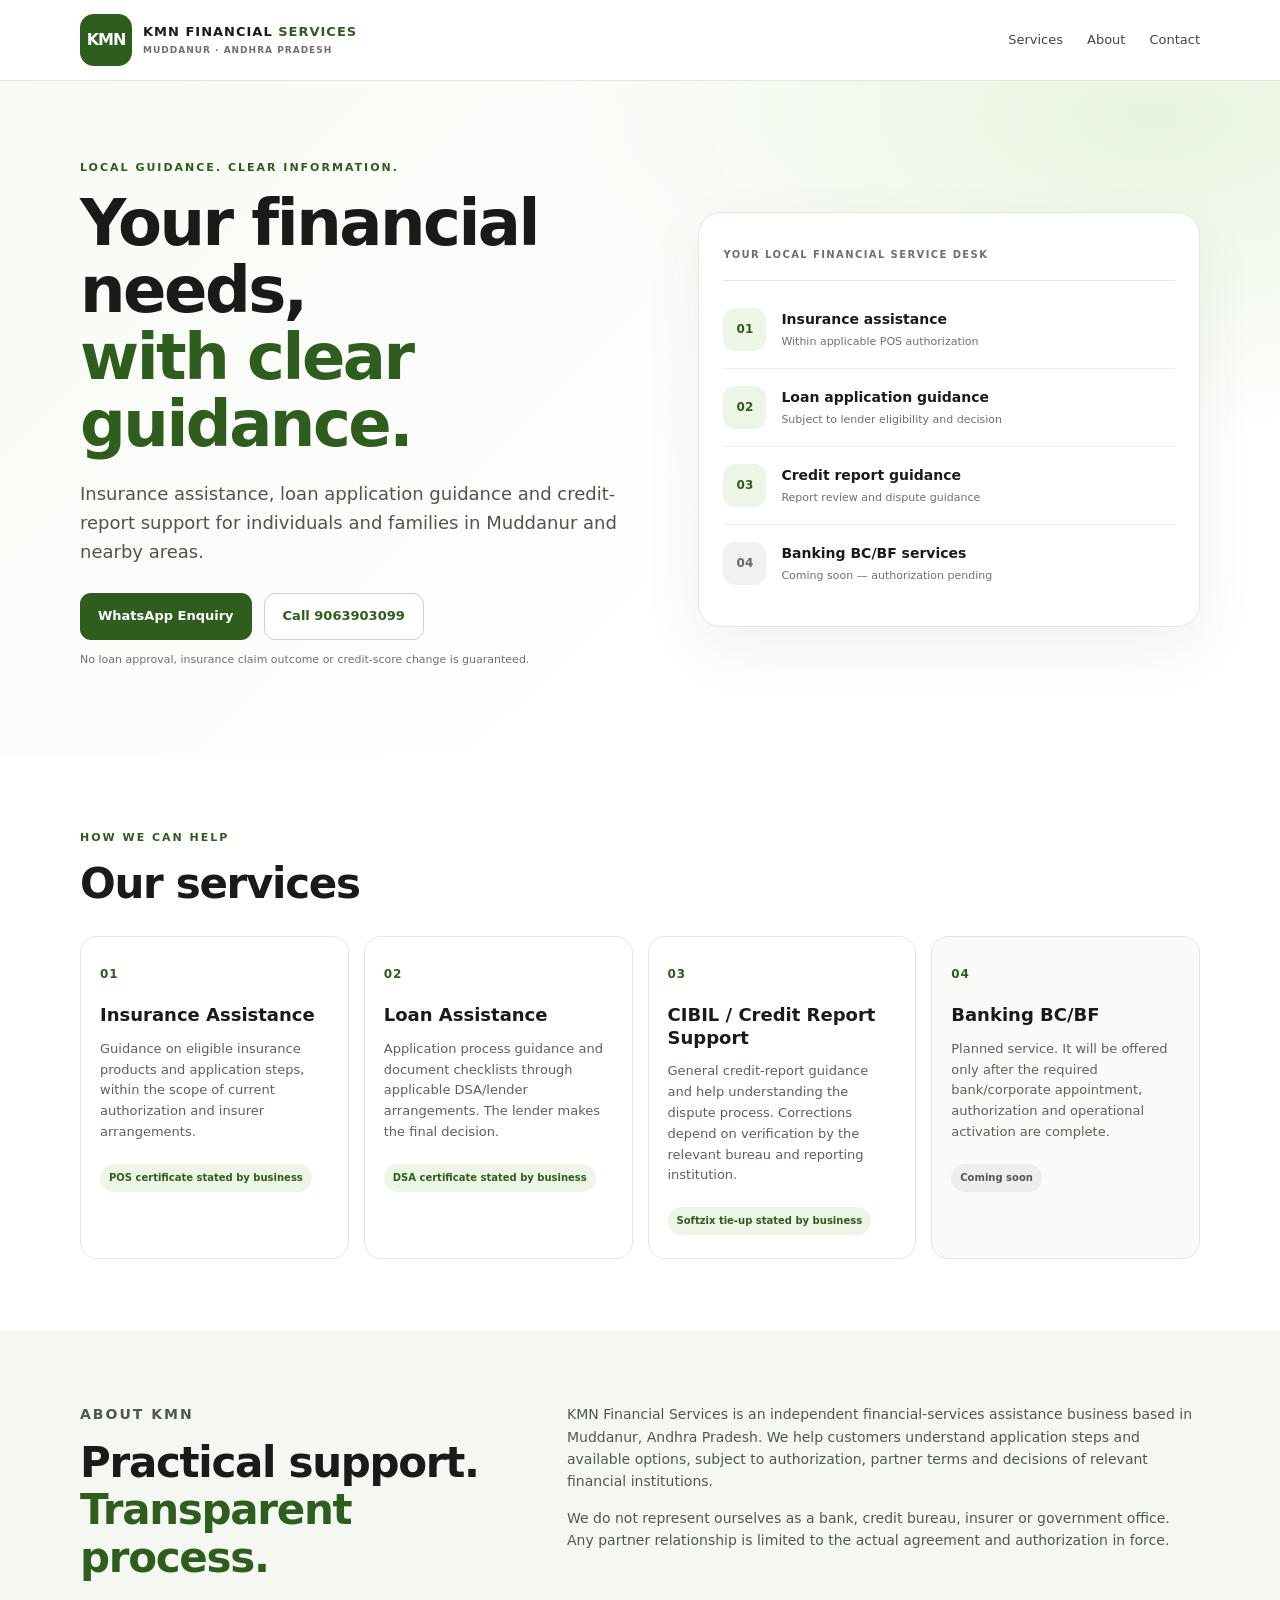
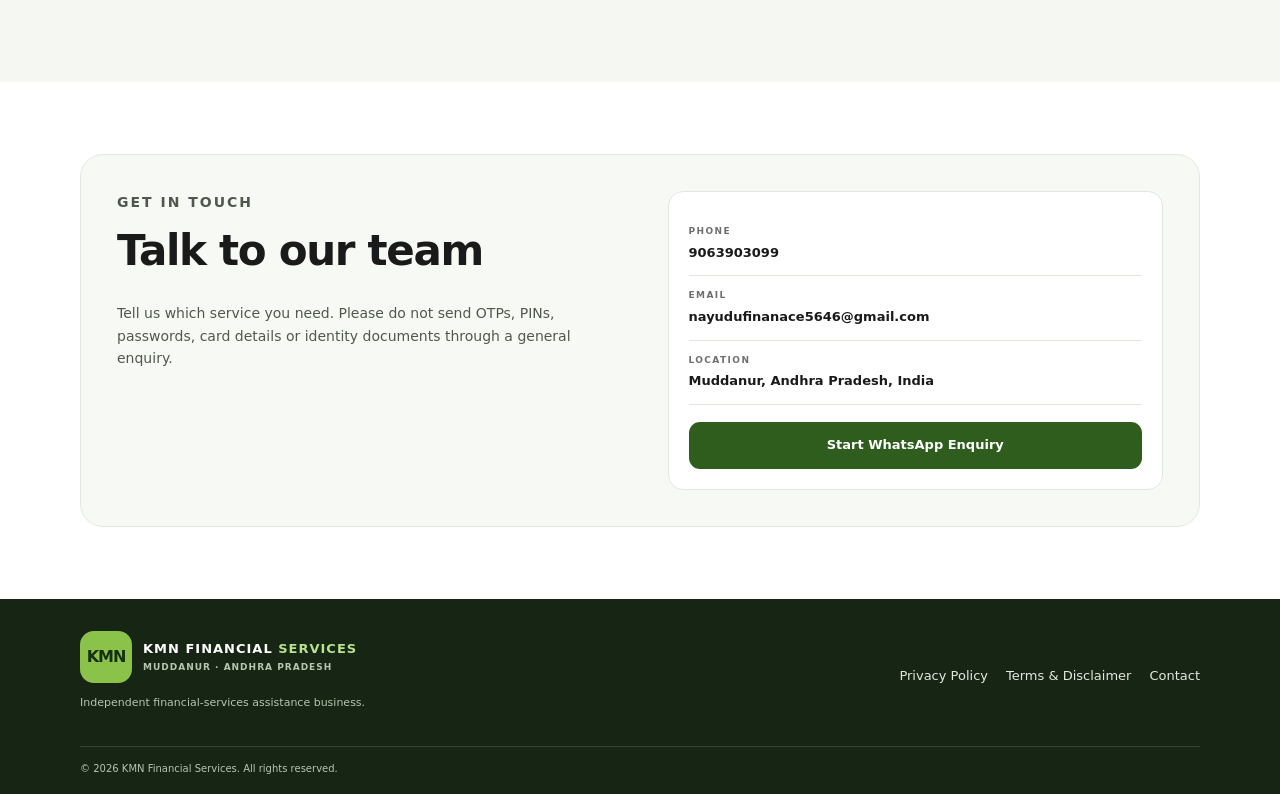
==== index.html @ a6798f56 "Add files via upload" ====
<!doctype html>
<html lang="en">
<head>
<meta charset="utf-8"><meta name="viewport" content="width=device-width,initial-scale=1"><meta name="theme-color" content="#2f5d1e">
<meta name="description" content="KMN Financial Services in Muddanur, Andhra Pradesh. Insurance, loan application assistance and credit report guidance.">
<title>KMN Financial Services | Muddanur</title><link rel="stylesheet" href="styles.css">
</head><body>
<a class="skip" href="#main">Skip to content</a>
<header class="header"><div class="container nav"><a class="brand" href="index.html"><span class="mark">KMN</span><span class="brand-name">KMN FINANCIAL <b>SERVICES</b><small>MUDDANUR · ANDHRA PRADESH</small></span></a><nav><a href="#services">Services</a><a href="#about">About</a><a href="#contact">Contact</a></nav></div></header>
<main id="main">
<section class="hero"><div class="container hero-grid"><div><p class="eyebrow">LOCAL GUIDANCE. CLEAR INFORMATION.</p><h1>Your financial needs,<br><span>with clear guidance.</span></h1><p class="lead">Insurance assistance, loan application guidance and credit-report support for individuals and families in Muddanur and nearby areas.</p><div class="actions"><a class="btn primary" href="https://wa.me/919063903099?text=Hello%20KMN%20Financial%20Services%2C%20I%20would%20like%20to%20make%20an%20enquiry." target="_blank" rel="noopener noreferrer">WhatsApp Enquiry</a><a class="btn outline" href="tel:+919063903099">Call 9063903099</a></div><p class="small">No loan approval, insurance claim outcome or credit-score change is guaranteed.</p></div>
<div class="feature-panel"><p class="panel-label">YOUR LOCAL FINANCIAL SERVICE DESK</p><div class="feature"><span>01</span><div><b>Insurance assistance</b><small>Within applicable POS authorization</small></div></div><div class="feature"><span>02</span><div><b>Loan application guidance</b><small>Subject to lender eligibility and decision</small></div></div><div class="feature"><span>03</span><div><b>Credit report guidance</b><small>Report review and dispute guidance</small></div></div><div class="feature muted"><span>04</span><div><b>Banking BC/BF services</b><small>Coming soon — authorization pending</small></div></div></div></div></section>
<section id="services" class="section"><div class="container"><p class="eyebrow">HOW WE CAN HELP</p><h2>Our services</h2><div class="cards">
<article class="card"><span class="num">01</span><h3>Insurance Assistance</h3><p>Guidance on eligible insurance products and application steps, within the scope of current authorization and insurer arrangements.</p><span class="tag">POS certificate stated by business</span></article>
<article class="card"><span class="num">02</span><h3>Loan Assistance</h3><p>Application process guidance and document checklists through applicable DSA/lender arrangements. The lender makes the final decision.</p><span class="tag">DSA certificate stated by business</span></article>
<article class="card"><span class="num">03</span><h3>CIBIL / Credit Report Support</h3><p>General credit-report guidance and help understanding the dispute process. Corrections depend on verification by the relevant bureau and reporting institution.</p><span class="tag">Softzix tie-up stated by business</span></article>
<article class="card subdued"><span class="num">04</span><h3>Banking BC/BF</h3><p>Planned service. It will be offered only after the required bank/corporate appointment, authorization and operational activation are complete.</p><span class="tag soon">Coming soon</span></article>
</div></div></section>
<section id="about" class="section soft"><div class="container about"><div><p class="eyebrow">ABOUT KMN</p><h2>Practical support.<br><span>Transparent process.</span></h2></div><div><p>KMN Financial Services is an independent financial-services assistance business based in Muddanur, Andhra Pradesh. We help customers understand application steps and available options, subject to authorization, partner terms and decisions of relevant financial institutions.</p><p>We do not represent ourselves as a bank, credit bureau, insurer or government office. Any partner relationship is limited to the actual agreement and authorization in force.</p></div></div></section>
<section id="contact" class="section"><div class="container contact"><div><p class="eyebrow">GET IN TOUCH</p><h2>Talk to our team</h2><p>Tell us which service you need. Please do not send OTPs, PINs, passwords, card details or identity documents through a general enquiry.</p></div><div class="contact-box"><a class="contact-row" href="tel:+919063903099"><small>PHONE</small><b>9063903099</b></a><a class="contact-row" href="mailto:nayudufinanace5646@gmail.com"><small>EMAIL</small><b>nayudufinanace5646@gmail.com</b></a><div class="contact-row"><small>LOCATION</small><b>Muddanur, Andhra Pradesh, India</b></div><a class="btn primary full" href="https://wa.me/919063903099?text=Hello%20KMN%20Financial%20Services%2C%20I%20would%20like%20to%20make%20an%20enquiry." target="_blank" rel="noopener noreferrer">Start WhatsApp Enquiry</a></div></div></section>
</main>
<footer class="footer"><div class="container footer-top"><div><a class="brand footer-brand" href="index.html"><span class="mark">KMN</span><span class="brand-name">KMN FINANCIAL <b>SERVICES</b><small>MUDDANUR · ANDHRA PRADESH</small></span></a><p class="small">Independent financial-services assistance business.</p></div><div class="footer-links"><a href="privacy.html">Privacy Policy</a><a href="terms.html">Terms &amp; Disclaimer</a><a href="mailto:nayudufinanace5646@gmail.com">Contact</a></div></div><div class="container copyright">© <span id="year">2026</span> KMN Financial Services. All rights reserved.</div></footer>
<script src="script.js"></script></body></html>
---- styles.css ----
:root{--green:#2f5d1e;--lime:#8bc34a;--ink:#1a1a1a;--muted:#6f6f6f;--line:#e3e8df;--soft:#f5f8f2}*{box-sizing:border-box}html{scroll-behavior:smooth}body{margin:0;font-family:Inter,ui-sans-serif,system-ui,-apple-system,BlinkMacSystemFont,"Segoe UI",sans-serif;color:var(--ink);line-height:1.6}a{color:inherit}.container{width:min(1120px,calc(100% - 40px));margin:auto}.skip{position:absolute;left:-999px;top:8px}.skip:focus{left:8px;background:#fff;padding:10px;z-index:50}.header{position:sticky;top:0;background:rgba(255,255,255,.97);border-bottom:1px solid var(--line);z-index:5}.nav{min-height:80px;display:flex;justify-content:space-between;align-items:center;gap:20px}.brand{display:flex;align-items:center;gap:11px;text-decoration:none}.mark{display:grid;place-items:center;width:52px;height:52px;background:var(--green);color:#fff;border-radius:14px;font-weight:900;letter-spacing:-1px}.brand-name{font-size:13px;line-height:1.2;letter-spacing:1px;font-weight:800}.brand-name b{color:var(--green)}.brand-name small{display:block;margin-top:6px;font-size:9px;letter-spacing:1px;color:var(--muted)}nav{display:flex;gap:24px}nav a,.footer-links a{font-size:13px;text-decoration:none;color:#41483e}nav a:hover,.footer-links a:hover{color:var(--green)}.hero{padding:78px 0;background:radial-gradient(ellipse at 90% 5%,#e8f4df,transparent 36%),linear-gradient(135deg,#f7faf4,#fff 65%)}.hero-grid{display:grid;grid-template-columns:1.05fr .95fr;gap:64px;align-items:center}.eyebrow{font-size:11px;font-weight:850;letter-spacing:2px;color:var(--green);margin:0 0 13px}.hero h1{font-size:clamp(38px,5.5vw,64px);line-height:1.05;letter-spacing:-2.5px;margin:0 0 22px}.hero h1 span,h2 span{color:var(--green)}.lead{max-width:560px;font-size:18px;color:#4e554b}.actions{display:flex;gap:12px;flex-wrap:wrap;margin:26px 0 10px}.btn{display:inline-flex;align-items:center;justify-content:center;min-height:47px;padding:12px 18px;border-radius:11px;text-decoration:none;font-size:13px;font-weight:800}.primary{background:var(--green);color:#fff}.primary:hover{background:#234817}.outline{border:1px solid #c9d6c0;background:#fff;color:var(--green)}.small{font-size:11px;color:var(--muted)}.feature-panel{background:#fff;border:1px solid var(--line);border-radius:23px;padding:24px;box-shadow:0 22px 60px #25461a12}.panel-label{font-size:10px;letter-spacing:1.4px;font-weight:850;color:var(--muted);padding-bottom:17px;border-bottom:1px solid var(--line)}.feature{display:flex;align-items:center;gap:15px;padding:17px 0;border-bottom:1px solid #edf0ea}.feature:last-child{border:0}.feature>span{display:grid;place-items:center;flex:0 0 43px;height:43px;background:#edf5e7;color:var(--green);border-radius:12px;font-size:12px;font-weight:900}.feature b,.feature small{display:block}.feature b{font-size:14px}.feature small{font-size:11px;color:var(--muted);margin-top:3px}.feature.muted>span{background:#f1f1f1;color:#666}.section{padding:72px 0}.section h2,.contact h2,.about h2{font-size:clamp(30px,4vw,42px);line-height:1.14;letter-spacing:-1.3px;margin:0 0 28px}.cards{display:grid;grid-template-columns:repeat(4,1fr);gap:15px}.card{border:1px solid var(--line);border-radius:17px;padding:23px 19px;min-height:265px}.num{font-size:12px;color:var(--green);font-weight:900;letter-spacing:1px}.card h3{font-size:18px;line-height:1.25;margin:19px 0 12px}.card p{font-size:13px;color:#5b6258;margin:0 0 20px}.tag{display:inline-block;background:#edf5e7;color:var(--green);padding:6px 9px;border-radius:20px;font-size:10px;font-weight:800}.subdued{background:#fafbf9}.tag.soon{background:#eee;color:#555}.soft{background:var(--soft)}.about{display:grid;grid-template-columns:.8fr 1.2fr;gap:65px}.about p,.contact p{color:#50584c;font-size:14px}.about p:first-child{margin-top:0}.contact{display:grid;grid-template-columns:1fr 1fr;gap:55px;background:#f7faf4;border:1px solid var(--line);border-radius:23px;padding:36px}.contact-box{background:#fff;border:1px solid var(--line);border-radius:15px;padding:20px}.contact-row{display:block;text-decoration:none;padding:12px 0;border-bottom:1px solid var(--line)}.contact-row small{display:block;color:var(--muted);font-size:9px;letter-spacing:1.4px;font-weight:850}.contact-row b{display:block;font-size:13px;margin-top:4px;overflow-wrap:anywhere}.full{width:100%;margin-top:17px}.footer{background:#172515;color:#fff;padding:32px 0 17px}.footer-top{display:flex;justify-content:space-between;align-items:center;gap:24px}.footer-brand .mark{background:var(--lime);color:#173011}.footer-brand .brand-name{color:#fff}.footer-brand .brand-name b{color:#b8e28e}.footer-brand .brand-name small,.footer .small{color:#b7c5b0}.footer-links{display:flex;flex-wrap:wrap;gap:18px}.footer-links a{color:#e2e9de}.copyright{border-top:1px solid #344530;margin-top:24px;padding-top:14px;color:#b7c5b0;font-size:10px}.legal{max-width:850px;padding:54px 0 75px}.legal h1{font-size:clamp(32px,5vw,48px);line-height:1.1;letter-spacing:-1.5px}.legal h2{font-size:21px;margin-top:29px}.legal p,.legal li{color:#4e554b}.updated{font-size:12px;color:var(--muted)!important}.back{display:inline-block;color:var(--green);font-weight:800;text-decoration:none;margin-bottom:15px}@media(max-width:850px){.hero-grid{grid-template-columns:1fr;gap:34px}.hero{padding:56px 0}.cards{grid-template-columns:repeat(2,1fr)}.about{grid-template-columns:1fr;gap:20px}.contact{grid-template-columns:1fr;gap:22px;padding:25px}}@media(max-width:540px){.container{width:calc(100% - 28px)}.nav{min-height:70px;gap:8px}.mark{width:43px;height:43px;border-radius:11px}.brand-name{font-size:10px;letter-spacing:.6px}.brand-name small{font-size:7px;letter-spacing:.5px}nav{gap:11px}nav a{font-size:11px}nav a:first-child{display:none}.hero h1{letter-spacing:-1.5px}.lead{font-size:16px}.section{padding:53px 0}.cards{grid-template-columns:1fr}.card{min-height:0}.contact{padding:18px}.footer-top{align-items:flex-start;flex-direction:column}.footer-links{gap:13px}.feature-panel{padding:17px}}
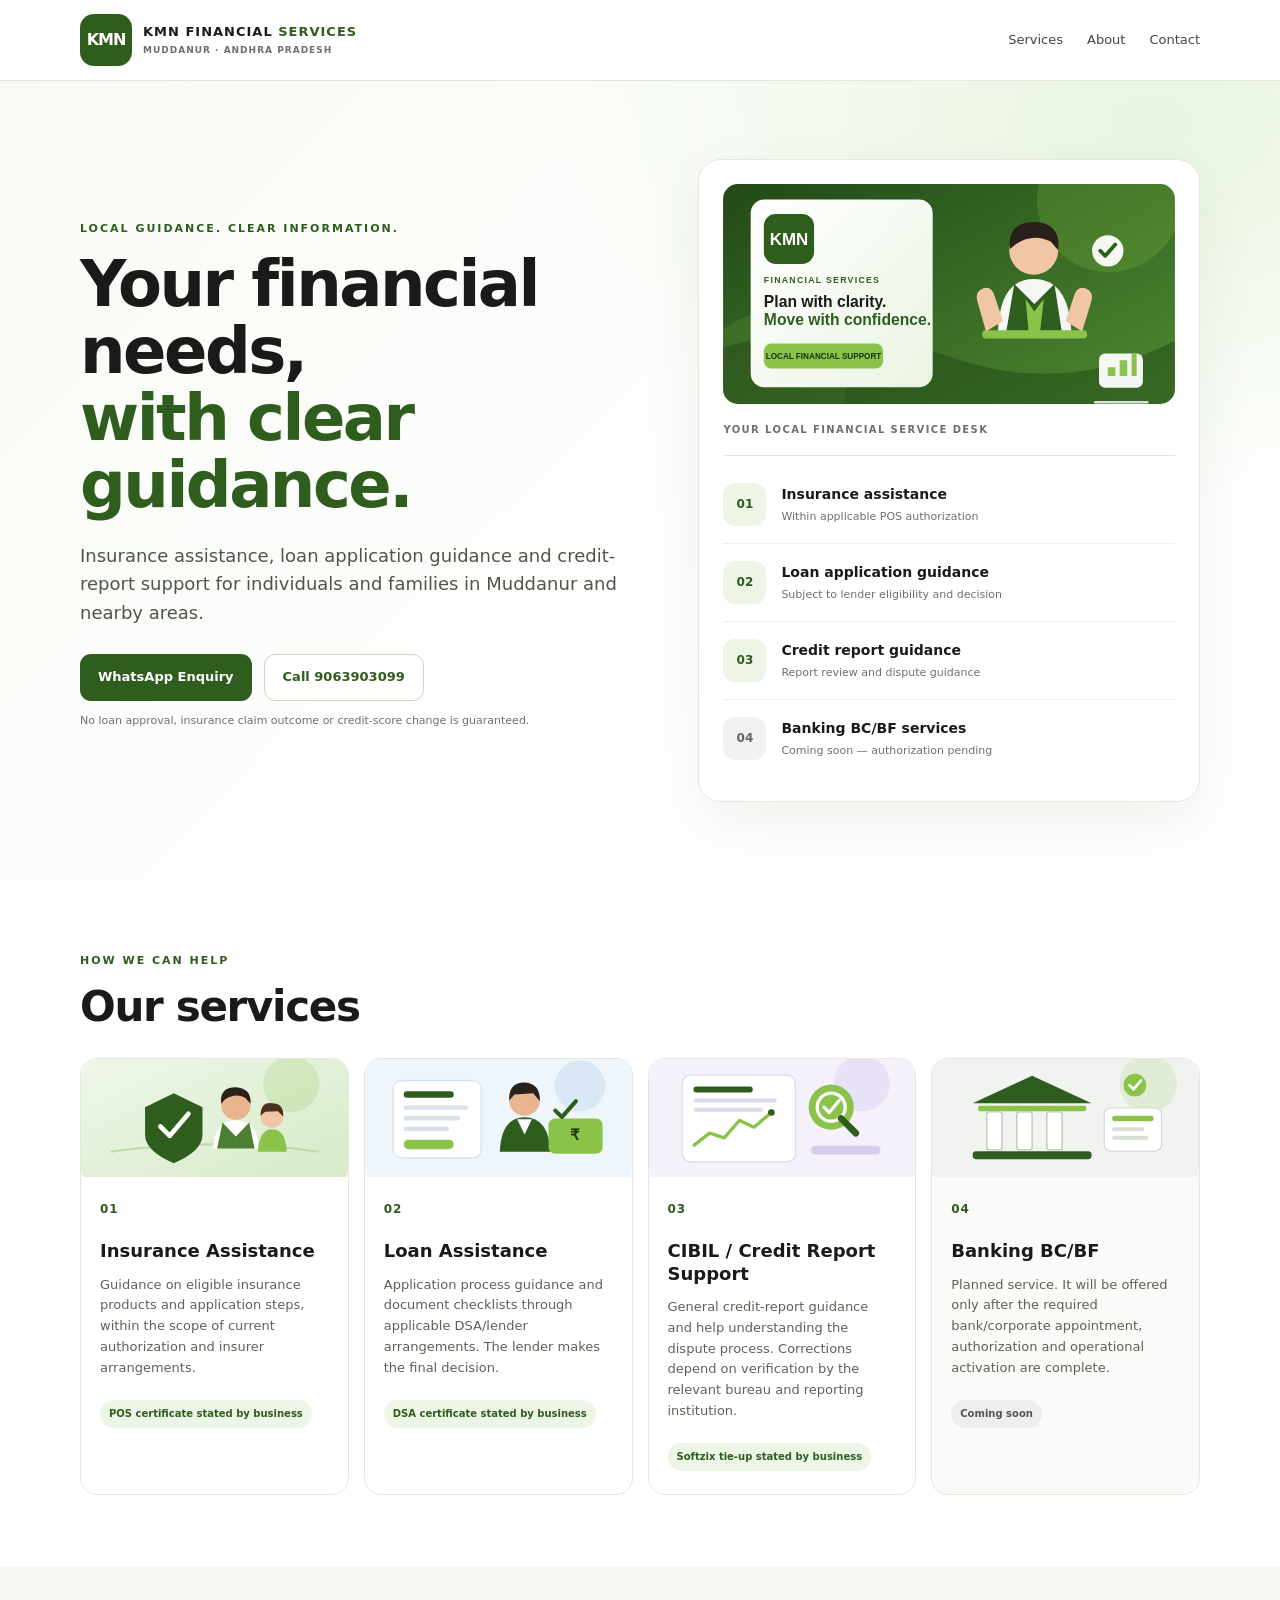
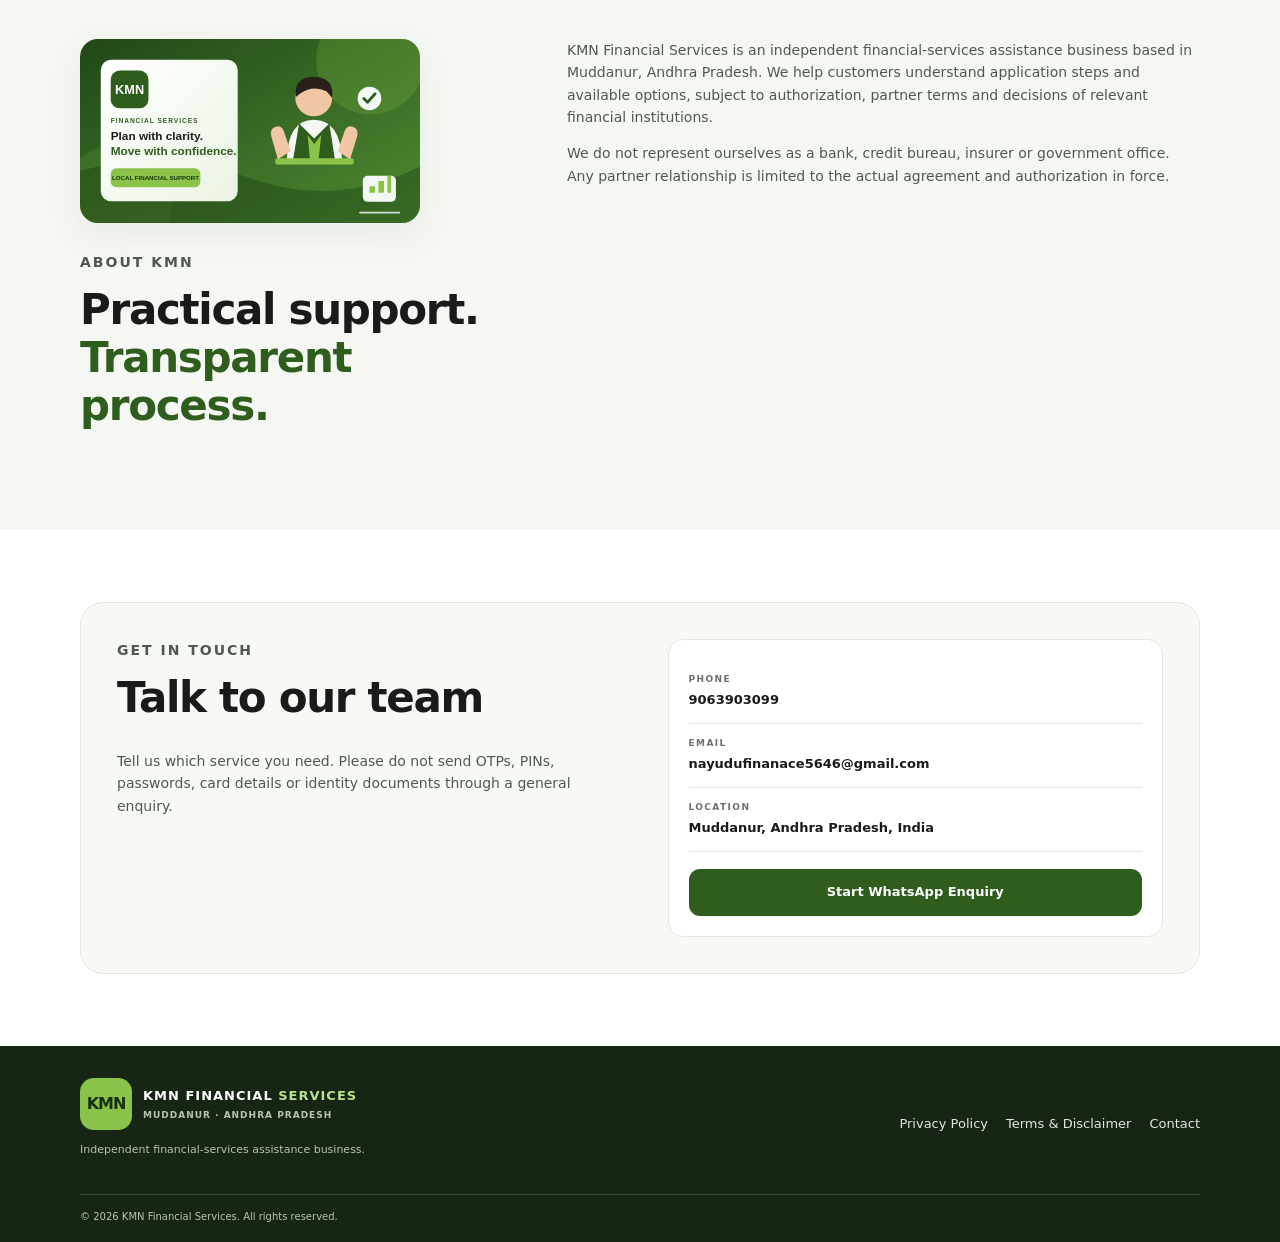
==== commit dfabead8: "Add files via upload" ====
--- a/index.html
+++ b/index.html
@@ -9,14 +9,14 @@
 <header class="header"><div class="container nav"><a class="brand" href="index.html"><span class="mark">KMN</span><span class="brand-name">KMN FINANCIAL <b>SERVICES</b><small>MUDDANUR · ANDHRA PRADESH</small></span></a><nav><a href="#services">Services</a><a href="#about">About</a><a href="#contact">Contact</a></nav></div></header>
 <main id="main">
 <section class="hero"><div class="container hero-grid"><div><p class="eyebrow">LOCAL GUIDANCE. CLEAR INFORMATION.</p><h1>Your financial needs,<br><span>with clear guidance.</span></h1><p class="lead">Insurance assistance, loan application guidance and credit-report support for individuals and families in Muddanur and nearby areas.</p><div class="actions"><a class="btn primary" href="https://wa.me/919063903099?text=Hello%20KMN%20Financial%20Services%2C%20I%20would%20like%20to%20make%20an%20enquiry." target="_blank" rel="noopener noreferrer">WhatsApp Enquiry</a><a class="btn outline" href="tel:+919063903099">Call 9063903099</a></div><p class="small">No loan approval, insurance claim outcome or credit-score change is guaranteed.</p></div>
-<div class="feature-panel"><p class="panel-label">YOUR LOCAL FINANCIAL SERVICE DESK</p><div class="feature"><span>01</span><div><b>Insurance assistance</b><small>Within applicable POS authorization</small></div></div><div class="feature"><span>02</span><div><b>Loan application guidance</b><small>Subject to lender eligibility and decision</small></div></div><div class="feature"><span>03</span><div><b>Credit report guidance</b><small>Report review and dispute guidance</small></div></div><div class="feature muted"><span>04</span><div><b>Banking BC/BF services</b><small>Coming soon — authorization pending</small></div></div></div></div></section>
+<div class="feature-panel"><img class="hero-art" src="[data-uri]" alt="KMN Financial Services promotional illustration with a financial consultant"><p class="panel-label">YOUR LOCAL FINANCIAL SERVICE DESK</p><div class="feature"><span>01</span><div><b>Insurance assistance</b><small>Within applicable POS authorization</small></div></div><div class="feature"><span>02</span><div><b>Loan application guidance</b><small>Subject to lender eligibility and decision</small></div></div><div class="feature"><span>03</span><div><b>Credit report guidance</b><small>Report review and dispute guidance</small></div></div><div class="feature muted"><span>04</span><div><b>Banking BC/BF services</b><small>Coming soon — authorization pending</small></div></div></div></div></section>
 <section id="services" class="section"><div class="container"><p class="eyebrow">HOW WE CAN HELP</p><h2>Our services</h2><div class="cards">
-<article class="card"><span class="num">01</span><h3>Insurance Assistance</h3><p>Guidance on eligible insurance products and application steps, within the scope of current authorization and insurer arrangements.</p><span class="tag">POS certificate stated by business</span></article>
-<article class="card"><span class="num">02</span><h3>Loan Assistance</h3><p>Application process guidance and document checklists through applicable DSA/lender arrangements. The lender makes the final decision.</p><span class="tag">DSA certificate stated by business</span></article>
-<article class="card"><span class="num">03</span><h3>CIBIL / Credit Report Support</h3><p>General credit-report guidance and help understanding the dispute process. Corrections depend on verification by the relevant bureau and reporting institution.</p><span class="tag">Softzix tie-up stated by business</span></article>
-<article class="card subdued"><span class="num">04</span><h3>Banking BC/BF</h3><p>Planned service. It will be offered only after the required bank/corporate appointment, authorization and operational activation are complete.</p><span class="tag soon">Coming soon</span></article>
+<article class="card"><img class="service-art" src="[data-uri]" alt="Illustration of insurance protection for a family"><span class="num">01</span><h3>Insurance Assistance</h3><p>Guidance on eligible insurance products and application steps, within the scope of current authorization and insurer arrangements.</p><span class="tag">POS certificate stated by business</span></article>
+<article class="card"><img class="service-art" src="[data-uri]" alt="Illustration of loan application guidance"><span class="num">02</span><h3>Loan Assistance</h3><p>Application process guidance and document checklists through applicable DSA/lender arrangements. The lender makes the final decision.</p><span class="tag">DSA certificate stated by business</span></article>
+<article class="card"><img class="service-art" src="[data-uri]" alt="Illustration of reviewing a credit report"><span class="num">03</span><h3>CIBIL / Credit Report Support</h3><p>General credit-report guidance and help understanding the dispute process. Corrections depend on verification by the relevant bureau and reporting institution.</p><span class="tag">Softzix tie-up stated by business</span></article>
+<article class="card subdued"><img class="service-art" src="[data-uri]" alt="Illustration of a banking service desk, planned for the future"><span class="num">04</span><h3>Banking BC/BF</h3><p>Planned service. It will be offered only after the required bank/corporate appointment, authorization and operational activation are complete.</p><span class="tag soon">Coming soon</span></article>
 </div></div></section>
-<section id="about" class="section soft"><div class="container about"><div><p class="eyebrow">ABOUT KMN</p><h2>Practical support.<br><span>Transparent process.</span></h2></div><div><p>KMN Financial Services is an independent financial-services assistance business based in Muddanur, Andhra Pradesh. We help customers understand application steps and available options, subject to authorization, partner terms and decisions of relevant financial institutions.</p><p>We do not represent ourselves as a bank, credit bureau, insurer or government office. Any partner relationship is limited to the actual agreement and authorization in force.</p></div></div></section>
+<section id="about" class="section soft"><div class="container about"><div><img class="about-art" src="[data-uri]" alt="KMN Financial Services brand illustration"><p class="eyebrow">ABOUT KMN</p><h2>Practical support.<br><span>Transparent process.</span></h2></div><div><p>KMN Financial Services is an independent financial-services assistance business based in Muddanur, Andhra Pradesh. We help customers understand application steps and available options, subject to authorization, partner terms and decisions of relevant financial institutions.</p><p>We do not represent ourselves as a bank, credit bureau, insurer or government office. Any partner relationship is limited to the actual agreement and authorization in force.</p></div></div></section>
 <section id="contact" class="section"><div class="container contact"><div><p class="eyebrow">GET IN TOUCH</p><h2>Talk to our team</h2><p>Tell us which service you need. Please do not send OTPs, PINs, passwords, card details or identity documents through a general enquiry.</p></div><div class="contact-box"><a class="contact-row" href="tel:+919063903099"><small>PHONE</small><b>9063903099</b></a><a class="contact-row" href="mailto:nayudufinanace5646@gmail.com"><small>EMAIL</small><b>nayudufinanace5646@gmail.com</b></a><div class="contact-row"><small>LOCATION</small><b>Muddanur, Andhra Pradesh, India</b></div><a class="btn primary full" href="https://wa.me/919063903099?text=Hello%20KMN%20Financial%20Services%2C%20I%20would%20like%20to%20make%20an%20enquiry." target="_blank" rel="noopener noreferrer">Start WhatsApp Enquiry</a></div></div></section>
 </main>
 <footer class="footer"><div class="container footer-top"><div><a class="brand footer-brand" href="index.html"><span class="mark">KMN</span><span class="brand-name">KMN FINANCIAL <b>SERVICES</b><small>MUDDANUR · ANDHRA PRADESH</small></span></a><p class="small">Independent financial-services assistance business.</p></div><div class="footer-links"><a href="privacy.html">Privacy Policy</a><a href="terms.html">Terms &amp; Disclaimer</a><a href="mailto:nayudufinanace5646@gmail.com">Contact</a></div></div><div class="container copyright">© <span id="year">2026</span> KMN Financial Services. All rights reserved.</div></footer>
--- a/styles.css
+++ b/styles.css
@@ -1 +1,4 @@
 :root{--green:#2f5d1e;--lime:#8bc34a;--ink:#1a1a1a;--muted:#6f6f6f;--line:#e3e8df;--soft:#f5f8f2}*{box-sizing:border-box}html{scroll-behavior:smooth}body{margin:0;font-family:Inter,ui-sans-serif,system-ui,-apple-system,BlinkMacSystemFont,"Segoe UI",sans-serif;color:var(--ink);line-height:1.6}a{color:inherit}.container{width:min(1120px,calc(100% - 40px));margin:auto}.skip{position:absolute;left:-999px;top:8px}.skip:focus{left:8px;background:#fff;padding:10px;z-index:50}.header{position:sticky;top:0;background:rgba(255,255,255,.97);border-bottom:1px solid var(--line);z-index:5}.nav{min-height:80px;display:flex;justify-content:space-between;align-items:center;gap:20px}.brand{display:flex;align-items:center;gap:11px;text-decoration:none}.mark{display:grid;place-items:center;width:52px;height:52px;background:var(--green);color:#fff;border-radius:14px;font-weight:900;letter-spacing:-1px}.brand-name{font-size:13px;line-height:1.2;letter-spacing:1px;font-weight:800}.brand-name b{color:var(--green)}.brand-name small{display:block;margin-top:6px;font-size:9px;letter-spacing:1px;color:var(--muted)}nav{display:flex;gap:24px}nav a,.footer-links a{font-size:13px;text-decoration:none;color:#41483e}nav a:hover,.footer-links a:hover{color:var(--green)}.hero{padding:78px 0;background:radial-gradient(ellipse at 90% 5%,#e8f4df,transparent 36%),linear-gradient(135deg,#f7faf4,#fff 65%)}.hero-grid{display:grid;grid-template-columns:1.05fr .95fr;gap:64px;align-items:center}.eyebrow{font-size:11px;font-weight:850;letter-spacing:2px;color:var(--green);margin:0 0 13px}.hero h1{font-size:clamp(38px,5.5vw,64px);line-height:1.05;letter-spacing:-2.5px;margin:0 0 22px}.hero h1 span,h2 span{color:var(--green)}.lead{max-width:560px;font-size:18px;color:#4e554b}.actions{display:flex;gap:12px;flex-wrap:wrap;margin:26px 0 10px}.btn{display:inline-flex;align-items:center;justify-content:center;min-height:47px;padding:12px 18px;border-radius:11px;text-decoration:none;font-size:13px;font-weight:800}.primary{background:var(--green);color:#fff}.primary:hover{background:#234817}.outline{border:1px solid #c9d6c0;background:#fff;color:var(--green)}.small{font-size:11px;color:var(--muted)}.feature-panel{background:#fff;border:1px solid var(--line);border-radius:23px;padding:24px;box-shadow:0 22px 60px #25461a12}.panel-label{font-size:10px;letter-spacing:1.4px;font-weight:850;color:var(--muted);padding-bottom:17px;border-bottom:1px solid var(--line)}.feature{display:flex;align-items:center;gap:15px;padding:17px 0;border-bottom:1px solid #edf0ea}.feature:last-child{border:0}.feature>span{display:grid;place-items:center;flex:0 0 43px;height:43px;background:#edf5e7;color:var(--green);border-radius:12px;font-size:12px;font-weight:900}.feature b,.feature small{display:block}.feature b{font-size:14px}.feature small{font-size:11px;color:var(--muted);margin-top:3px}.feature.muted>span{background:#f1f1f1;color:#666}.section{padding:72px 0}.section h2,.contact h2,.about h2{font-size:clamp(30px,4vw,42px);line-height:1.14;letter-spacing:-1.3px;margin:0 0 28px}.cards{display:grid;grid-template-columns:repeat(4,1fr);gap:15px}.card{border:1px solid var(--line);border-radius:17px;padding:23px 19px;min-height:265px}.num{font-size:12px;color:var(--green);font-weight:900;letter-spacing:1px}.card h3{font-size:18px;line-height:1.25;margin:19px 0 12px}.card p{font-size:13px;color:#5b6258;margin:0 0 20px}.tag{display:inline-block;background:#edf5e7;color:var(--green);padding:6px 9px;border-radius:20px;font-size:10px;font-weight:800}.subdued{background:#fafbf9}.tag.soon{background:#eee;color:#555}.soft{background:var(--soft)}.about{display:grid;grid-template-columns:.8fr 1.2fr;gap:65px}.about p,.contact p{color:#50584c;font-size:14px}.about p:first-child{margin-top:0}.contact{display:grid;grid-template-columns:1fr 1fr;gap:55px;background:#f7faf4;border:1px solid var(--line);border-radius:23px;padding:36px}.contact-box{background:#fff;border:1px solid var(--line);border-radius:15px;padding:20px}.contact-row{display:block;text-decoration:none;padding:12px 0;border-bottom:1px solid var(--line)}.contact-row small{display:block;color:var(--muted);font-size:9px;letter-spacing:1.4px;font-weight:850}.contact-row b{display:block;font-size:13px;margin-top:4px;overflow-wrap:anywhere}.full{width:100%;margin-top:17px}.footer{background:#172515;color:#fff;padding:32px 0 17px}.footer-top{display:flex;justify-content:space-between;align-items:center;gap:24px}.footer-brand .mark{background:var(--lime);color:#173011}.footer-brand .brand-name{color:#fff}.footer-brand .brand-name b{color:#b8e28e}.footer-brand .brand-name small,.footer .small{color:#b7c5b0}.footer-links{display:flex;flex-wrap:wrap;gap:18px}.footer-links a{color:#e2e9de}.copyright{border-top:1px solid #344530;margin-top:24px;padding-top:14px;color:#b7c5b0;font-size:10px}.legal{max-width:850px;padding:54px 0 75px}.legal h1{font-size:clamp(32px,5vw,48px);line-height:1.1;letter-spacing:-1.5px}.legal h2{font-size:21px;margin-top:29px}.legal p,.legal li{color:#4e554b}.updated{font-size:12px;color:var(--muted)!important}.back{display:inline-block;color:var(--green);font-weight:800;text-decoration:none;margin-bottom:15px}@media(max-width:850px){.hero-grid{grid-template-columns:1fr;gap:34px}.hero{padding:56px 0}.cards{grid-template-columns:repeat(2,1fr)}.about{grid-template-columns:1fr;gap:20px}.contact{grid-template-columns:1fr;gap:22px;padding:25px}}@media(max-width:540px){.container{width:calc(100% - 28px)}.nav{min-height:70px;gap:8px}.mark{width:43px;height:43px;border-radius:11px}.brand-name{font-size:10px;letter-spacing:.6px}.brand-name small{font-size:7px;letter-spacing:.5px}nav{gap:11px}nav a{font-size:11px}nav a:first-child{display:none}.hero h1{letter-spacing:-1.5px}.lead{font-size:16px}.section{padding:53px 0}.cards{grid-template-columns:1fr}.card{min-height:0}.contact{padding:18px}.footer-top{align-items:flex-start;flex-direction:column}.footer-links{gap:13px}.feature-panel{padding:17px}}
+
+/* Promotional illustration assets */
+.hero-art{display:block;width:100%;height:auto;max-height:220px;object-fit:cover;border-radius:15px;margin:0 0 18px}.service-art{display:block;width:calc(100% + 38px);height:118px;object-fit:cover;margin:-23px -19px 18px;border-radius:16px 16px 0 0}.about-art{width:100%;max-width:340px;height:auto;border-radius:18px;margin:0 0 20px;box-shadow:0 12px 35px #25461a12}@media(max-width:540px){.hero-art{max-height:none}.service-art{width:calc(100% + 38px);height:140px}}
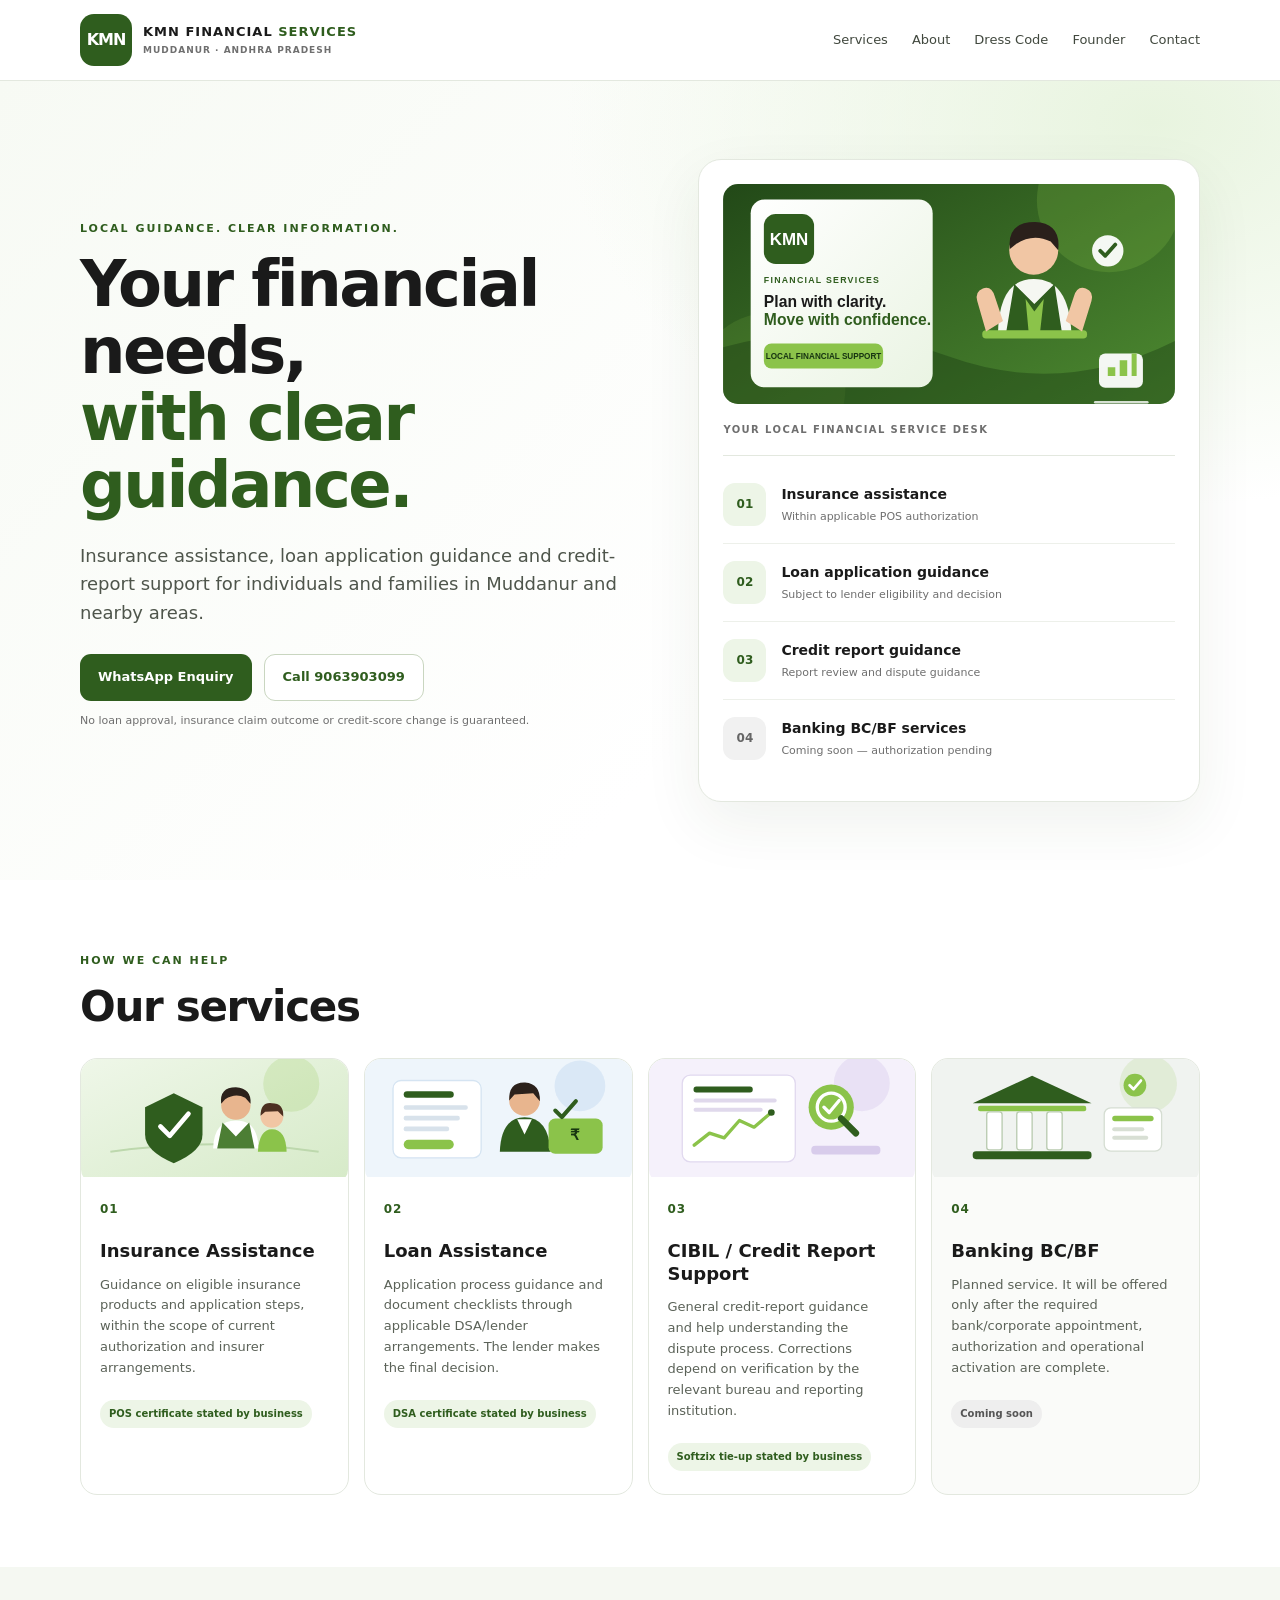
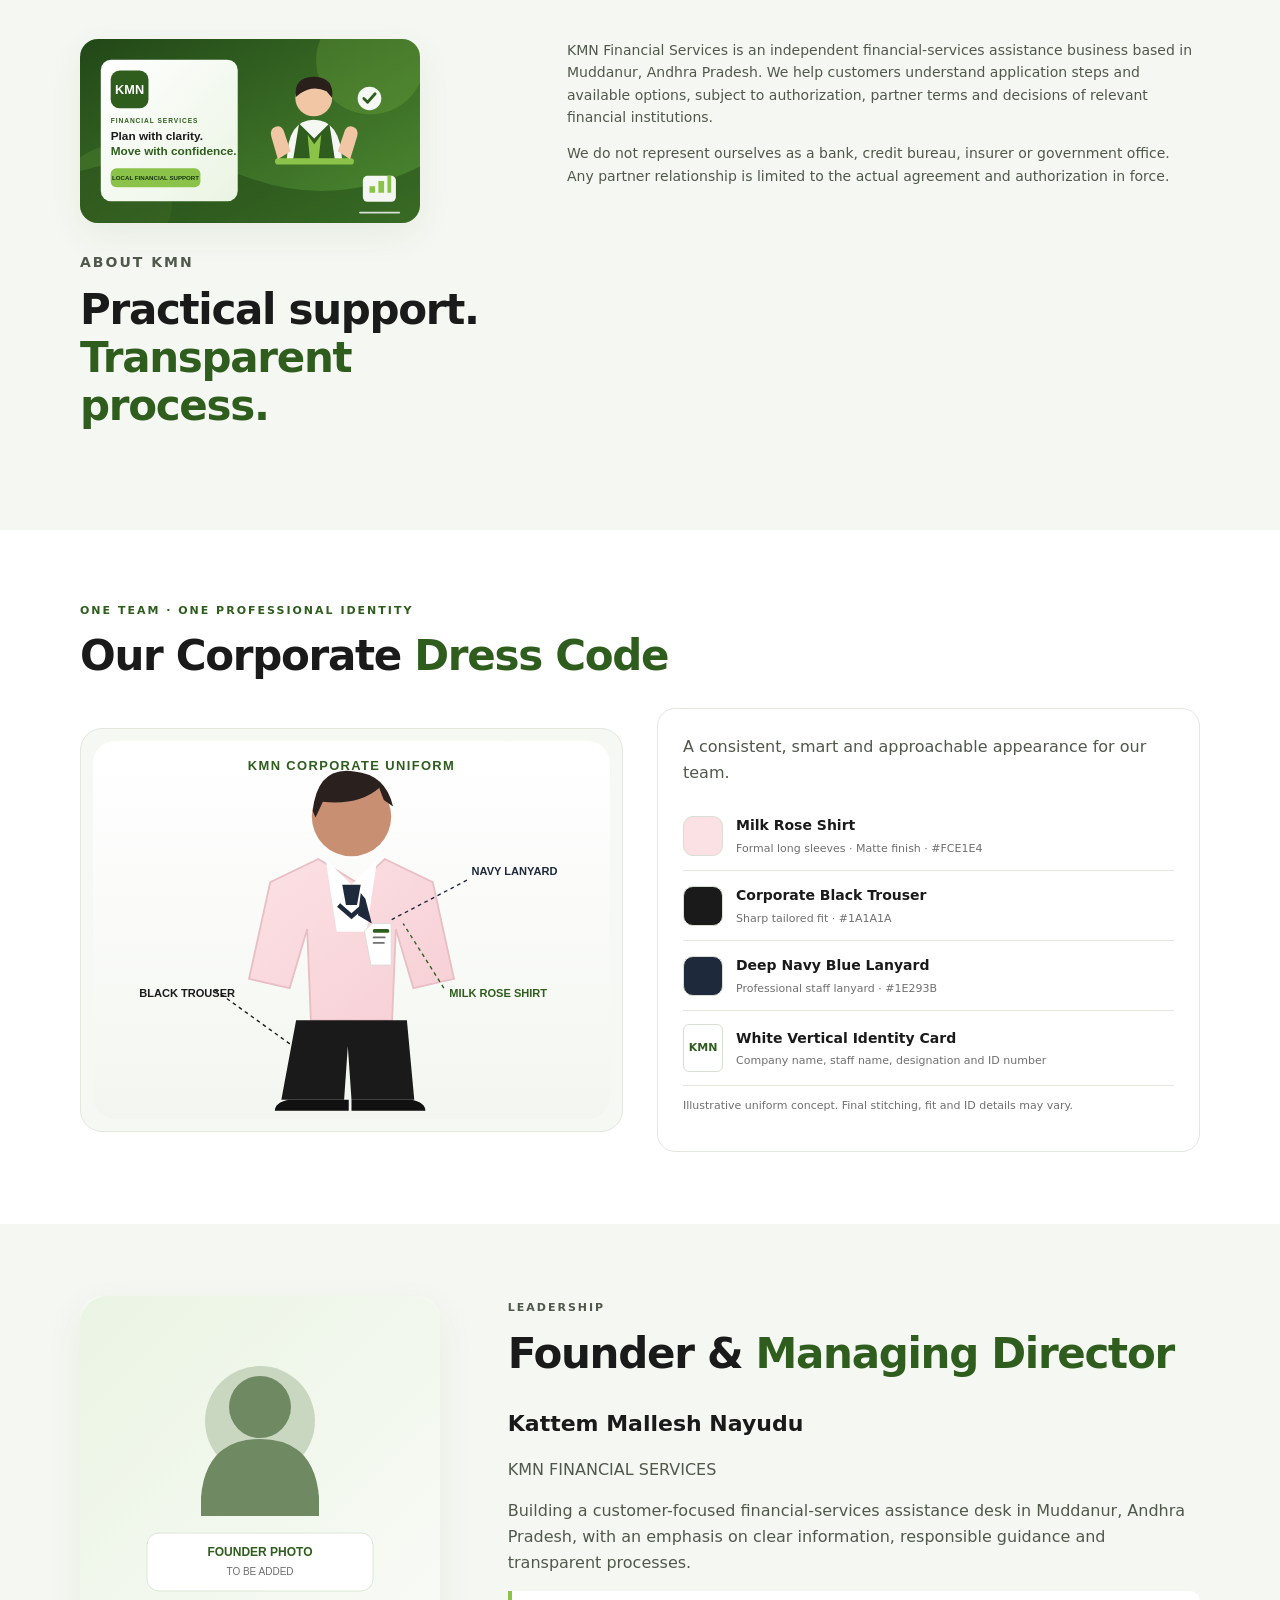
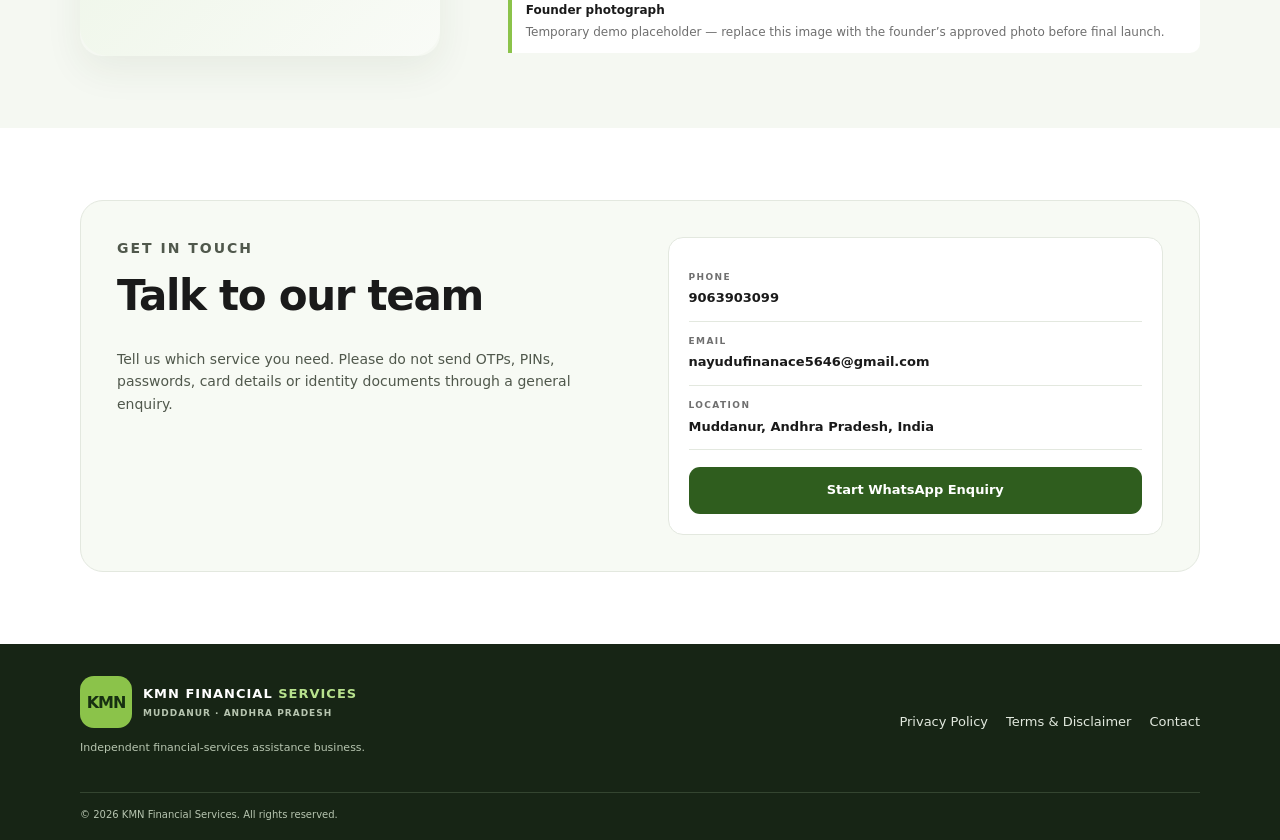
==== commit db694a0d: "Add files via upload" ====
--- a/index.html
+++ b/index.html
@@ -6,7 +6,7 @@
 <title>KMN Financial Services | Muddanur</title><link rel="stylesheet" href="styles.css">
 </head><body>
 <a class="skip" href="#main">Skip to content</a>
-<header class="header"><div class="container nav"><a class="brand" href="index.html"><span class="mark">KMN</span><span class="brand-name">KMN FINANCIAL <b>SERVICES</b><small>MUDDANUR · ANDHRA PRADESH</small></span></a><nav><a href="#services">Services</a><a href="#about">About</a><a href="#contact">Contact</a></nav></div></header>
+<header class="header"><div class="container nav"><a class="brand" href="index.html"><span class="mark">KMN</span><span class="brand-name">KMN FINANCIAL <b>SERVICES</b><small>MUDDANUR · ANDHRA PRADESH</small></span></a><nav><a href="#services">Services</a><a href="#about">About</a><a href="#uniform">Dress Code</a><a href="#founder">Founder</a><a href="#contact">Contact</a></nav></div></header>
 <main id="main">
 <section class="hero"><div class="container hero-grid"><div><p class="eyebrow">LOCAL GUIDANCE. CLEAR INFORMATION.</p><h1>Your financial needs,<br><span>with clear guidance.</span></h1><p class="lead">Insurance assistance, loan application guidance and credit-report support for individuals and families in Muddanur and nearby areas.</p><div class="actions"><a class="btn primary" href="https://wa.me/919063903099?text=Hello%20KMN%20Financial%20Services%2C%20I%20would%20like%20to%20make%20an%20enquiry." target="_blank" rel="noopener noreferrer">WhatsApp Enquiry</a><a class="btn outline" href="tel:+919063903099">Call 9063903099</a></div><p class="small">No loan approval, insurance claim outcome or credit-score change is guaranteed.</p></div>
 <div class="feature-panel"><img class="hero-art" src="[data-uri]" alt="KMN Financial Services promotional illustration with a financial consultant"><p class="panel-label">YOUR LOCAL FINANCIAL SERVICE DESK</p><div class="feature"><span>01</span><div><b>Insurance assistance</b><small>Within applicable POS authorization</small></div></div><div class="feature"><span>02</span><div><b>Loan application guidance</b><small>Subject to lender eligibility and decision</small></div></div><div class="feature"><span>03</span><div><b>Credit report guidance</b><small>Report review and dispute guidance</small></div></div><div class="feature muted"><span>04</span><div><b>Banking BC/BF services</b><small>Coming soon — authorization pending</small></div></div></div></div></section>
@@ -17,6 +17,8 @@
 <article class="card subdued"><img class="service-art" src="[data-uri]" alt="Illustration of a banking service desk, planned for the future"><span class="num">04</span><h3>Banking BC/BF</h3><p>Planned service. It will be offered only after the required bank/corporate appointment, authorization and operational activation are complete.</p><span class="tag soon">Coming soon</span></article>
 </div></div></section>
 <section id="about" class="section soft"><div class="container about"><div><img class="about-art" src="[data-uri]" alt="KMN Financial Services brand illustration"><p class="eyebrow">ABOUT KMN</p><h2>Practical support.<br><span>Transparent process.</span></h2></div><div><p>KMN Financial Services is an independent financial-services assistance business based in Muddanur, Andhra Pradesh. We help customers understand application steps and available options, subject to authorization, partner terms and decisions of relevant financial institutions.</p><p>We do not represent ourselves as a bank, credit bureau, insurer or government office. Any partner relationship is limited to the actual agreement and authorization in force.</p></div></div></section>
+<section id="uniform" class="section uniform-section"><div class="container"><p class="eyebrow">ONE TEAM · ONE PROFESSIONAL IDENTITY</p><h2>Our Corporate <span>Dress Code</span></h2><div class="uniform-grid"><div class="uniform-visual"><img src="[data-uri]" alt="Illustrated KMN Financial Services uniform demo: milk rose shirt, black trousers, navy lanyard and white ID card"></div><div class="uniform-details"><p class="uniform-intro">A consistent, smart and approachable appearance for our team.</p><div class="swatch-row"><span class="swatch" style="background:#FCE1E4"></span><div><b>Milk Rose Shirt</b><small>Formal long sleeves · Matte finish · #FCE1E4</small></div></div><div class="swatch-row"><span class="swatch" style="background:#1A1A1A"></span><div><b>Corporate Black Trouser</b><small>Sharp tailored fit · #1A1A1A</small></div></div><div class="swatch-row"><span class="swatch" style="background:#1E293B"></span><div><b>Deep Navy Blue Lanyard</b><small>Professional staff lanyard · #1E293B</small></div></div><div class="swatch-row"><span class="id-mini">KMN</span><div><b>White Vertical Identity Card</b><small>Company name, staff name, designation and ID number</small></div></div><p class="small">Illustrative uniform concept. Final stitching, fit and ID details may vary.</p></div></div></div></section>
+<section id="founder" class="section soft founder-section"><div class="container founder-grid"><div class="founder-photo"><img src="[data-uri]" alt="Founder photo placeholder; actual photo will be added later"></div><div class="founder-copy"><p class="eyebrow">LEADERSHIP</p><h2>Founder &amp; <span>Managing Director</span></h2><h3>Kattem Mallesh Nayudu</h3><p>KMN FINANCIAL SERVICES</p><p>Building a customer-focused financial-services assistance desk in Muddanur, Andhra Pradesh, with an emphasis on clear information, responsible guidance and transparent processes.</p><div class="founder-note"><b>Founder photograph</b><span>Temporary demo placeholder — replace this image with the founder’s approved photo before final launch.</span></div></div></div></section>
 <section id="contact" class="section"><div class="container contact"><div><p class="eyebrow">GET IN TOUCH</p><h2>Talk to our team</h2><p>Tell us which service you need. Please do not send OTPs, PINs, passwords, card details or identity documents through a general enquiry.</p></div><div class="contact-box"><a class="contact-row" href="tel:+919063903099"><small>PHONE</small><b>9063903099</b></a><a class="contact-row" href="mailto:nayudufinanace5646@gmail.com"><small>EMAIL</small><b>nayudufinanace5646@gmail.com</b></a><div class="contact-row"><small>LOCATION</small><b>Muddanur, Andhra Pradesh, India</b></div><a class="btn primary full" href="https://wa.me/919063903099?text=Hello%20KMN%20Financial%20Services%2C%20I%20would%20like%20to%20make%20an%20enquiry." target="_blank" rel="noopener noreferrer">Start WhatsApp Enquiry</a></div></div></section>
 </main>
 <footer class="footer"><div class="container footer-top"><div><a class="brand footer-brand" href="index.html"><span class="mark">KMN</span><span class="brand-name">KMN FINANCIAL <b>SERVICES</b><small>MUDDANUR · ANDHRA PRADESH</small></span></a><p class="small">Independent financial-services assistance business.</p></div><div class="footer-links"><a href="privacy.html">Privacy Policy</a><a href="terms.html">Terms &amp; Disclaimer</a><a href="mailto:nayudufinanace5646@gmail.com">Contact</a></div></div><div class="container copyright">© <span id="year">2026</span> KMN Financial Services. All rights reserved.</div></footer>
--- a/styles.css
+++ b/styles.css
@@ -2,3 +2,6 @@
 
 /* Promotional illustration assets */
 .hero-art{display:block;width:100%;height:auto;max-height:220px;object-fit:cover;border-radius:15px;margin:0 0 18px}.service-art{display:block;width:calc(100% + 38px);height:118px;object-fit:cover;margin:-23px -19px 18px;border-radius:16px 16px 0 0}.about-art{width:100%;max-width:340px;height:auto;border-radius:18px;margin:0 0 20px;box-shadow:0 12px 35px #25461a12}@media(max-width:540px){.hero-art{max-height:none}.service-art{width:calc(100% + 38px);height:140px}}
+
+/* Corporate uniform and founder sections */
+.uniform-section{background:#fff}.uniform-grid{display:grid;grid-template-columns:1fr 1fr;gap:34px;align-items:center}.uniform-visual{background:#f6f8f4;border:1px solid var(--line);border-radius:22px;padding:12px}.uniform-visual img{display:block;width:100%;height:auto}.uniform-details{background:#fff;border:1px solid var(--line);border-radius:18px;padding:25px}.uniform-intro{color:#50584c;margin-top:0}.swatch-row{display:flex;align-items:center;gap:13px;padding:13px 0;border-bottom:1px solid var(--line)}.swatch{width:40px;height:40px;border:1px solid #d9dfd4;border-radius:10px;flex:0 0 40px}.swatch-row b,.swatch-row small{display:block}.swatch-row b{font-size:14px}.swatch-row small{font-size:11px;color:var(--muted);margin-top:3px}.id-mini{display:grid;place-items:center;width:40px;height:48px;flex:0 0 40px;border:1px solid #d9dfd4;border-radius:6px;background:#fff;color:var(--green);font-size:11px;font-weight:900}.founder-grid{display:grid;grid-template-columns:.7fr 1.3fr;gap:55px;align-items:center}.founder-photo{max-width:360px}.founder-photo img{display:block;width:100%;height:auto;border-radius:22px;box-shadow:0 14px 38px #25461a12}.founder-copy h3{font-size:22px;margin:0 0 4px}.founder-copy>p{color:#50584c}.founder-note{display:flex;flex-direction:column;gap:3px;border-left:4px solid var(--lime);padding:10px 14px;background:#fff;border-radius:0 10px 10px 0;font-size:12px}.founder-note span{color:var(--muted)}@media(max-width:850px){.uniform-grid,.founder-grid{grid-template-columns:1fr;gap:22px}.uniform-visual{max-width:560px}.founder-photo{max-width:280px}.uniform-details{padding:19px}}@media(max-width:540px){nav{gap:8px;flex-wrap:wrap;justify-content:flex-end}nav a{font-size:10px}.uniform-details{padding:15px}.swatch-row small{font-size:10px}}
